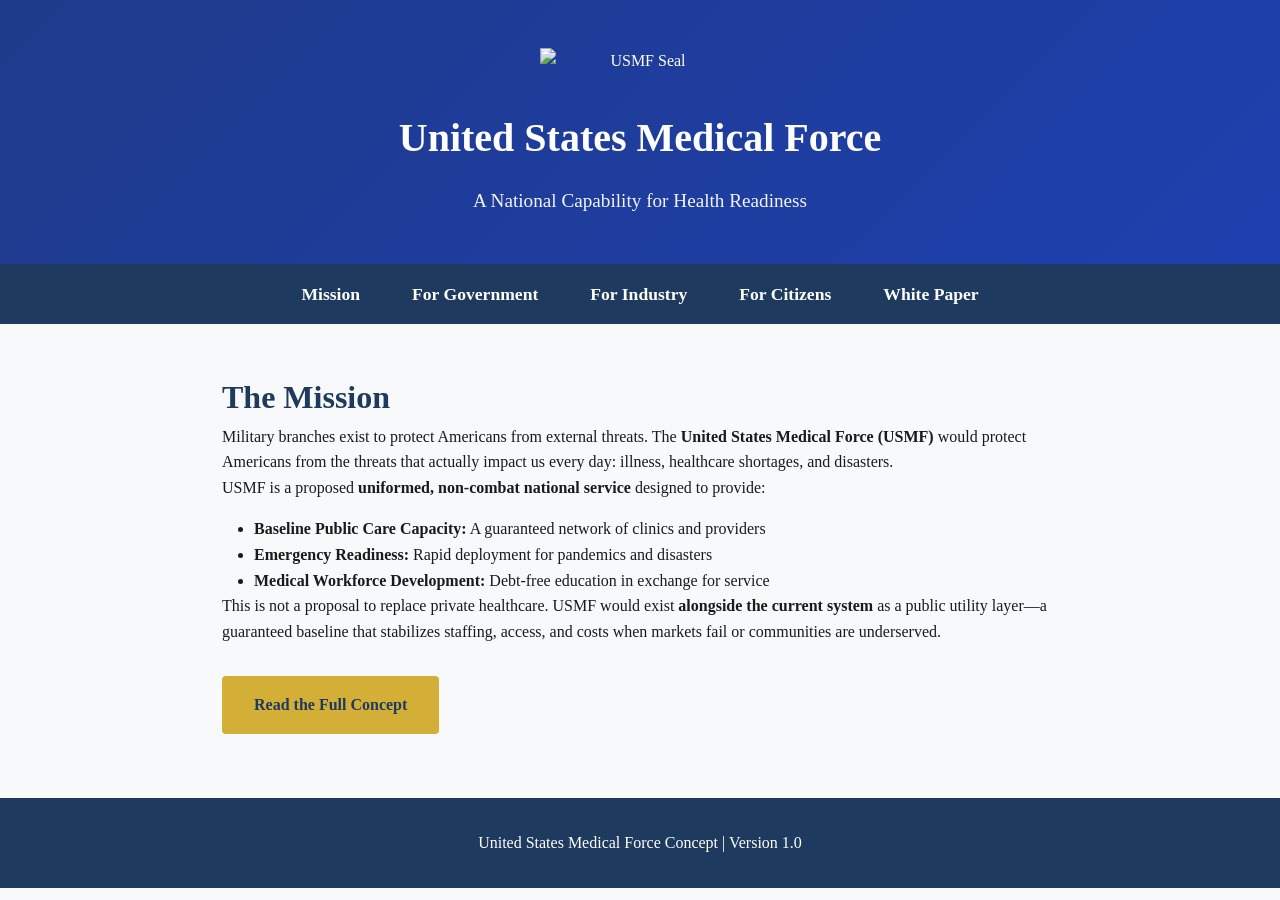
==== index.html @ 060d2e34 "Add files via upload" ====
<!DOCTYPE html>
<html lang="en">
<head>
    <meta charset="UTF-8">
    <meta name="viewport" content="width=device-width, initial-scale=1.0">
    <title>United States Medical Force - Home</title>
    <style>
        * { margin: 0; padding: 0; box-sizing: border-box; }
        body { font-family: 'Georgia', serif; line-height: 1.6; color: #1a1a1a; background: #f8f9fa; }
        header { background: linear-gradient(135deg, #1e3a8a 0%, #1e40af 100%); color: white; padding: 3rem 2rem; text-align: center; }
        .seal { max-width: 200px; margin: 0 auto 2rem; display: block; }
        h1 { font-size: 2.5rem; margin: 0; font-weight: 700; }
        .tagline { font-size: 1.2rem; margin-top: 1rem; opacity: 0.95; }
        nav { background: #1e3a5f; padding: 1rem; text-align: center; }
        nav a { color: white; text-decoration: none; margin: 0 1.5rem; font-weight: 600; font-size: 1.1rem; }
        nav a:hover { text-decoration: underline; }
        .container { max-width: 900px; margin: 3rem auto; padding: 0 2rem; }
        h2 { color: #1e3a5f; font-size: 2rem; margin-top: 2rem; }
        ul { margin-left: 2rem; margin-top: 1rem; }
        .cta { background: #d4af37; color: #1e3a5f; padding: 1rem 2rem; text-decoration: none; display: inline-block; margin-top: 2rem; font-weight: 700; border-radius: 4px; }
        .cta:hover { background: #c19b2b; }
        footer { background: #1e3a5f; color: white; text-align: center; padding: 2rem; margin-top: 4rem; }
    </style>
</head>
<body>
    <header>
        <img src="generated_image_1768149302_0.png" alt="USMF Seal" class="seal">
        <h1>United States Medical Force</h1>
        <p class="tagline">A National Capability for Health Readiness</p>
    </header>

    <nav>
        <a href="index.html">Mission</a>
        <a href="government.html">For Government</a>
        <a href="industry.html">For Industry</a>
        <a href="citizens.html">For Citizens</a>
        <a href="whitepaper.html">White Paper</a>
    </nav>

    <div class="container">
        <h2>The Mission</h2>
        <p>Military branches exist to protect Americans from external threats. The <strong>United States Medical Force (USMF)</strong> would protect Americans from the threats that actually impact us every day: illness, healthcare shortages, and disasters.</p>

        <p>USMF is a proposed <strong>uniformed, non-combat national service</strong> designed to provide:</p>
        <ul>
            <li><strong>Baseline Public Care Capacity:</strong> A guaranteed network of clinics and providers</li>
            <li><strong>Emergency Readiness:</strong> Rapid deployment for pandemics and disasters</li>
            <li><strong>Medical Workforce Development:</strong> Debt-free education in exchange for service</li>
        </ul>

        <p>This is not a proposal to replace private healthcare. USMF would exist <strong>alongside the current system</strong> as a public utility layer—a guaranteed baseline that stabilizes staffing, access, and costs when markets fail or communities are underserved.</p>

        <a href="whitepaper.html" class="cta">Read the Full Concept</a>
    </div>

    <footer>
        <p>United States Medical Force Concept | Version 1.0</p>
    </footer>
</body>
</html>
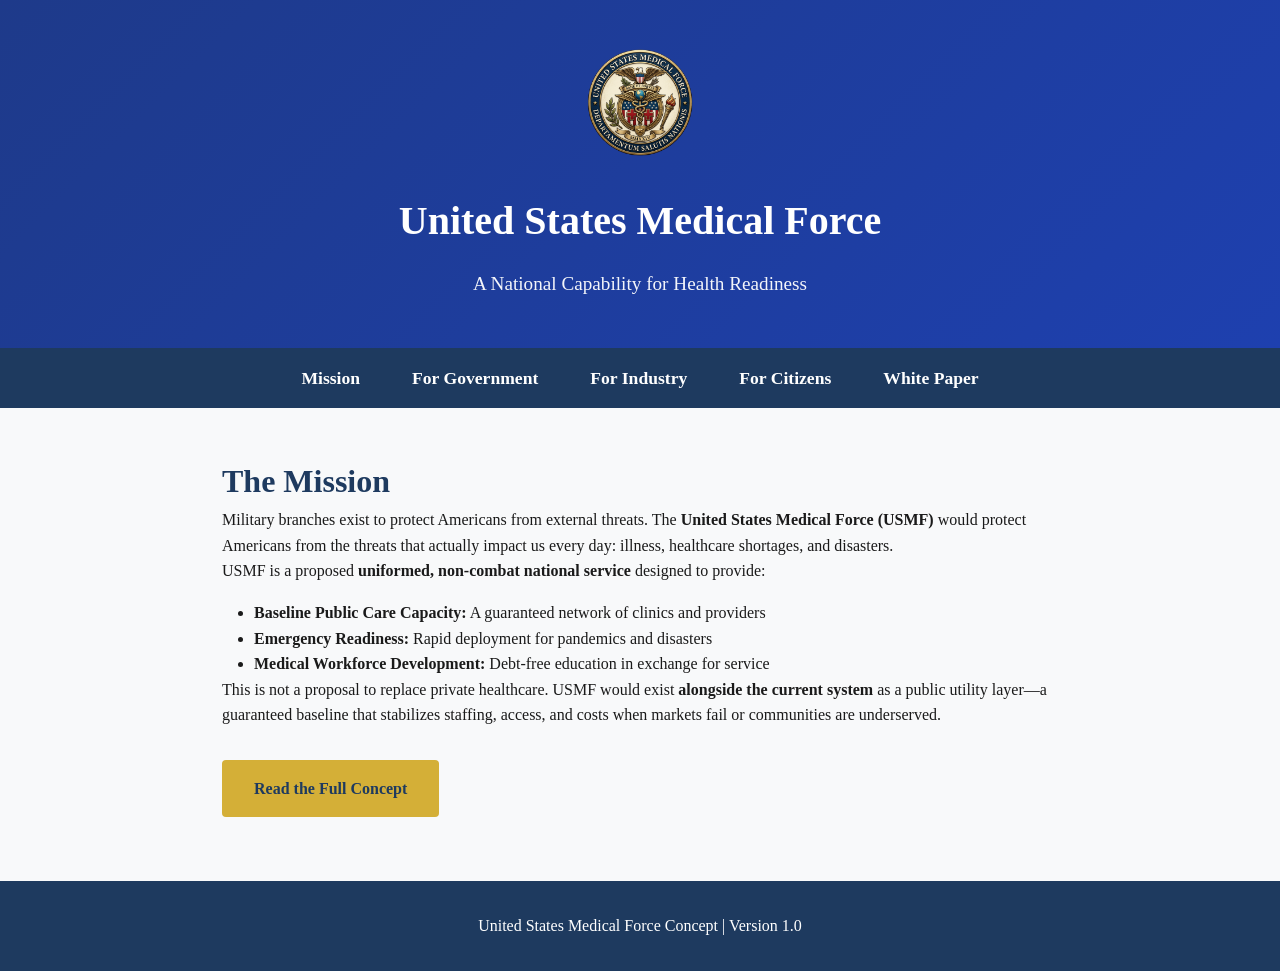
==== commit e8e4863d: "Update image source in index.html" ====
--- a/index.html
+++ b/index.html
@@ -24,7 +24,7 @@
 </head>
 <body>
     <header>
-        <img src="generated_image_1768149302_0.png" alt="USMF Seal" class="seal">
+        <img src="images/3a890a33-f6cd-41ff-a49e-1f7296e0773b.jpeg" alt="USMF Seal" class="seal">
         <h1>United States Medical Force</h1>
         <p class="tagline">A National Capability for Health Readiness</p>
     </header>
@@ -57,4 +57,4 @@
         <p>United States Medical Force Concept | Version 1.0</p>
     </footer>
 </body>
-</html>+</html>
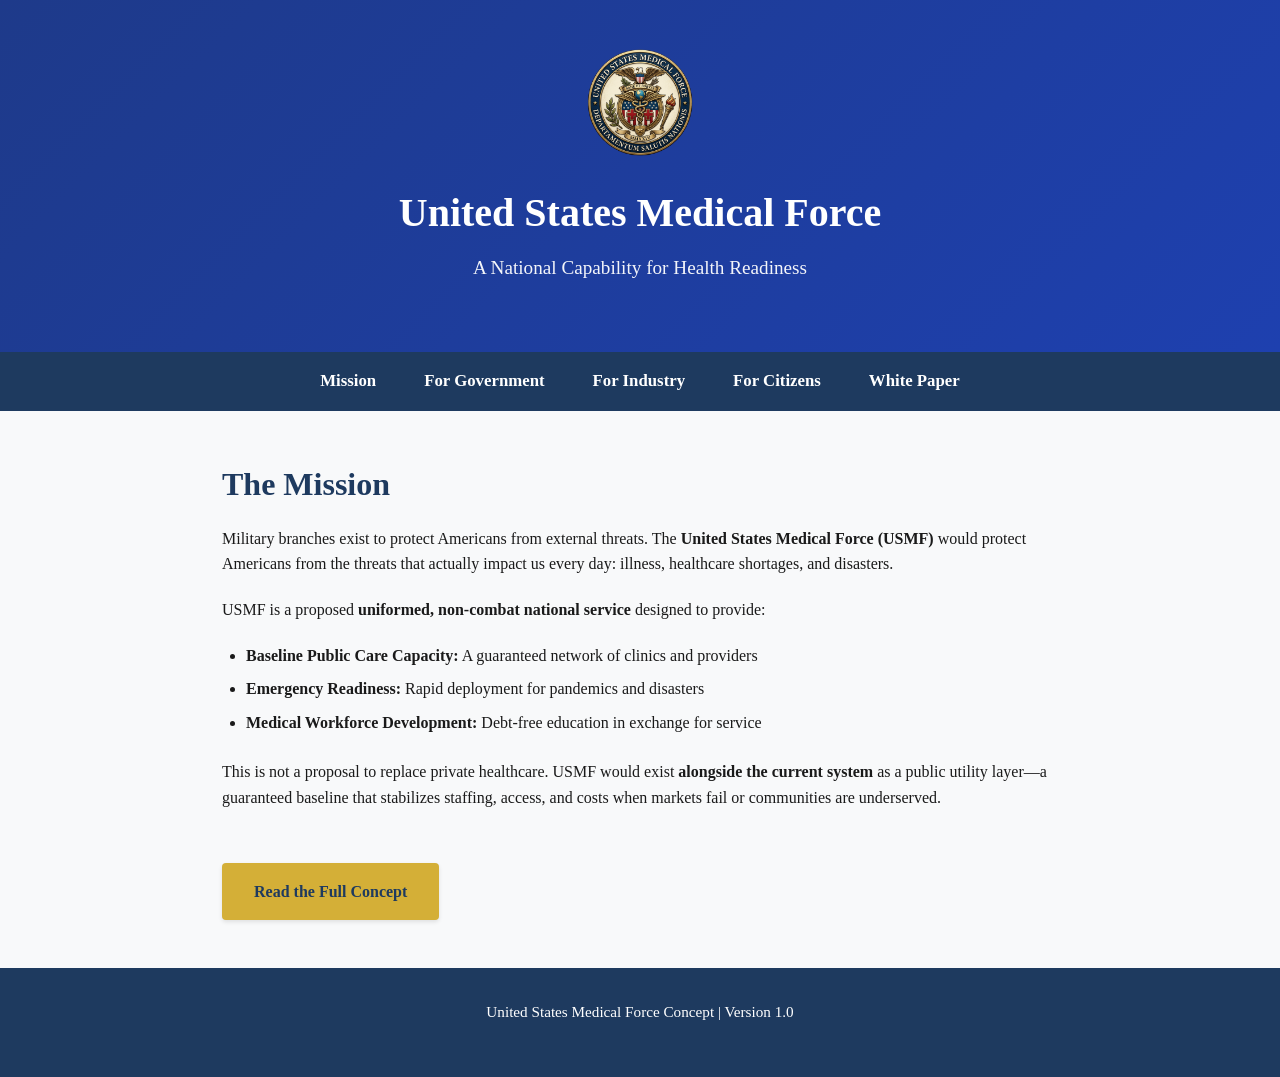
==== commit 3ce07a3b: "Add files via upload" ====
--- a/index.html
+++ b/index.html
@@ -4,23 +4,7 @@
     <meta charset="UTF-8">
     <meta name="viewport" content="width=device-width, initial-scale=1.0">
     <title>United States Medical Force - Home</title>
-    <style>
-        * { margin: 0; padding: 0; box-sizing: border-box; }
-        body { font-family: 'Georgia', serif; line-height: 1.6; color: #1a1a1a; background: #f8f9fa; }
-        header { background: linear-gradient(135deg, #1e3a8a 0%, #1e40af 100%); color: white; padding: 3rem 2rem; text-align: center; }
-        .seal { max-width: 200px; margin: 0 auto 2rem; display: block; }
-        h1 { font-size: 2.5rem; margin: 0; font-weight: 700; }
-        .tagline { font-size: 1.2rem; margin-top: 1rem; opacity: 0.95; }
-        nav { background: #1e3a5f; padding: 1rem; text-align: center; }
-        nav a { color: white; text-decoration: none; margin: 0 1.5rem; font-weight: 600; font-size: 1.1rem; }
-        nav a:hover { text-decoration: underline; }
-        .container { max-width: 900px; margin: 3rem auto; padding: 0 2rem; }
-        h2 { color: #1e3a5f; font-size: 2rem; margin-top: 2rem; }
-        ul { margin-left: 2rem; margin-top: 1rem; }
-        .cta { background: #d4af37; color: #1e3a5f; padding: 1rem 2rem; text-decoration: none; display: inline-block; margin-top: 2rem; font-weight: 700; border-radius: 4px; }
-        .cta:hover { background: #c19b2b; }
-        footer { background: #1e3a5f; color: white; text-align: center; padding: 2rem; margin-top: 4rem; }
-    </style>
+    <link rel="stylesheet" href="style.css">
 </head>
 <body>
     <header>
@@ -57,4 +41,4 @@
         <p>United States Medical Force Concept | Version 1.0</p>
     </footer>
 </body>
-</html>
+</html>
--- a/style.css
+++ b/style.css
@@ -0,0 +1,194 @@
+/* ==========================================================================
+   1. Reset & Base Styles
+   ========================================================================== */
+* {
+    margin: 0;
+    padding: 0;
+    box-sizing: border-box;
+}
+
+body {
+    font-family: 'Georgia', serif;
+    line-height: 1.6;
+    color: #1a1a1a;
+    background: #f8f9fa;
+    -webkit-font-smoothing: antialiased;
+}
+
+/* ==========================================================================
+   2. Header & Branding (Mobile-First)
+   ========================================================================== */
+header {
+    background: linear-gradient(135deg, #1e3a8a 0%, #1e40af 100%);
+    color: white;
+    padding: 2.5rem 1.5rem; /* Slightly tighter padding for mobile screens */
+    text-align: center;
+}
+
+.seal {
+    width: 100%;
+    max-width: 150px; /* Scaled down slightly for mobile layout */
+    margin: 0 auto 1.5rem;
+    display: block;
+    height: auto;
+}
+
+h1 {
+    font-size: 1.8rem; /* Scaled down for mobile text wrapping */
+    font-weight: 700;
+    line-height: 1.2;
+}
+
+.tagline {
+    font-size: 1.1rem;
+    margin-top: 0.75rem;
+    opacity: 0.95;
+}
+
+/* ==========================================================================
+   3. Navigation (Mobile-First Stacked Layout)
+   ========================================================================== */
+nav {
+    background: #1e3a5f;
+    padding: 0.5rem;
+    display: flex;
+    flex-direction: column; /* Stacked links on mobile for easier tapping */
+    align-items: center;
+}
+
+nav a {
+    color: white;
+    text-decoration: none;
+    padding: 0.75rem 0; /* Clear touch targets */
+    width: 100%;
+    text-align: center;
+    font-weight: 600;
+    font-size: 1.05rem;
+    transition: background-color 0.2s ease;
+}
+
+nav a:hover, 
+nav a:focus {
+    background-color: rgba(255, 255, 255, 0.1);
+    text-decoration: underline;
+}
+
+/* ==========================================================================
+   4. Main Content & Layout
+   ========================================================================== */
+.container {
+    width: 100%;
+    max-width: 900px;
+    margin: 2rem auto;
+    padding: 0 1.5rem; /* Comfortable padding for small viewports */
+}
+
+h2 {
+    color: #1e3a5f;
+    font-size: 1.6rem;
+    margin-top: 1.5rem;
+    margin-bottom: 1rem;
+}
+
+p {
+    margin-bottom: 1.25rem;
+}
+
+ul {
+    margin-left: 1.5rem;
+    margin-top: 0.75rem;
+    margin-bottom: 1.5rem;
+}
+
+li {
+    margin-bottom: 0.5rem;
+}
+
+/* Call to Action Button */
+.cta {
+    background: #d4af37;
+    color: #1e3a5f;
+    padding: 1rem 2rem;
+    text-decoration: none;
+    display: block; /* Full width button on mobile for better mobile UX */
+    text-align: center;
+    margin-top: 2rem;
+    font-weight: 700;
+    border-radius: 4px;
+    box-shadow: 0 2px 4px rgba(0,0,0,0.1);
+    transition: background 0.2s ease, transform 0.1s ease;
+}
+
+.cta:hover,
+.cta:focus {
+    background: #c19b2b;
+}
+
+/* ==========================================================================
+   5. Footer
+   ========================================================================== */
+footer {
+    background: #1e3a5f;
+    color: white;
+    text-align: center;
+    padding: 2rem 1.5rem;
+    margin-top: 3rem;
+    font-size: 0.95rem;
+}
+
+
+/* ==========================================================================
+   6. Responsive Tablet & Desktop Adjustments (Media Query)
+   ========================================================================== */
+@media screen and (min-width: 768px) {
+    header {
+        padding: 3rem 2rem;
+    }
+
+    .seal {
+        max-width: 200px;
+        margin-bottom: 2rem;
+    }
+
+    h1 {
+        font-size: 2.5rem;
+    }
+
+    .tagline {
+        font-size: 1.2rem;
+        margin-top: 1rem;
+    }
+
+    /* Convert navigation to an inline row layout */
+    nav {
+        flex-direction: row;
+        justify-content: center;
+        padding: 1rem;
+    }
+
+    nav a {
+        width: auto;
+        margin: 0 1.5rem;
+        padding: 0;
+    }
+    
+    nav a:hover,
+    nav a:focus {
+        background-color: transparent;
+    }
+
+    .container {
+        margin: 3rem auto;
+        padding: 0 2rem;
+    }
+
+    h2 {
+        font-size: 2rem;
+        margin-top: 2rem;
+    }
+
+    /* Return button to inline block on larger screens */
+    .cta {
+        display: inline-block;
+    }
+}
